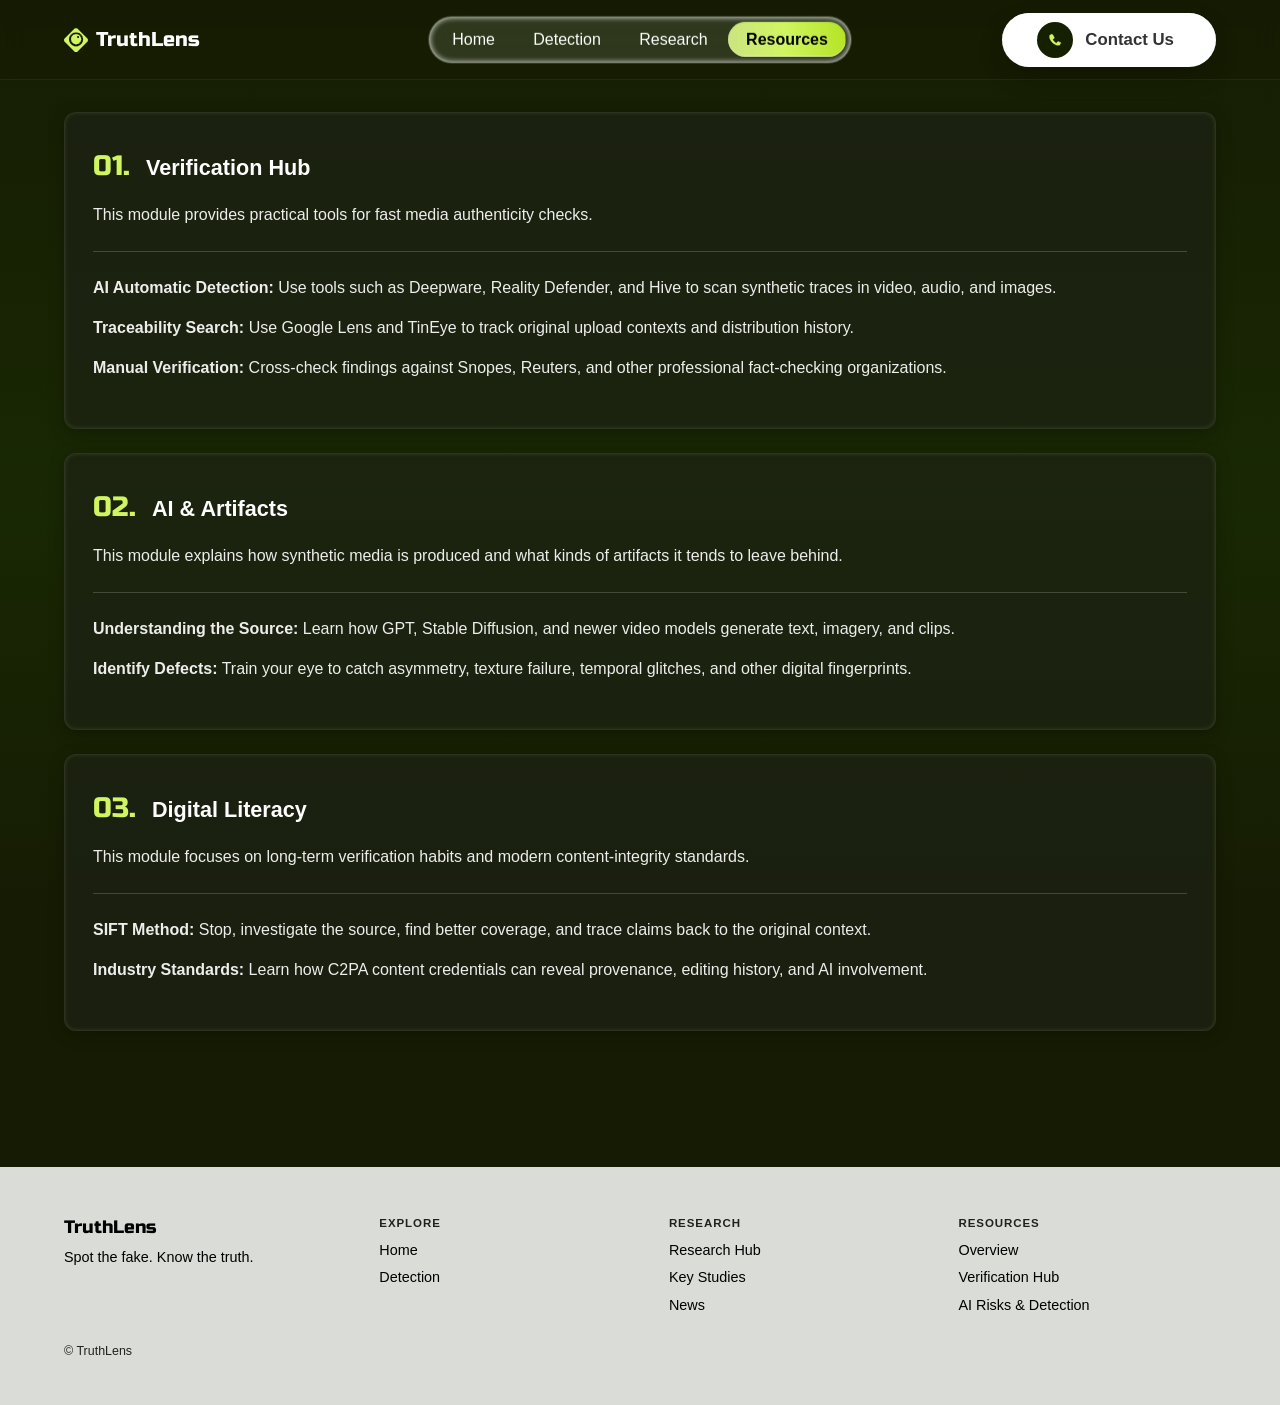
==== resources.html @ dc4f5277 "首次上传" ====
﻿<!DOCTYPE html>
<html lang="en">
  <head>
    <meta charset="utf-8" />
    <meta name="viewport" content="width=device-width, initial-scale=1" />
    <title>Resources - TruthLens</title>
    <link rel="stylesheet" href="css/main.css" />
  </head>
  <body>
    <header class="tl-header">
      <div class="tl-header__inner wrap">
        <a class="tl-brand" href="index.html">
          <img
            src="assets/figma/logo-mark.svg"
            width="24"
            height="24"
            alt=""
          />
          <span class="tl-brand__text">TruthLens</span>
        </a>
        <button
          type="button"
          class="tl-nav-toggle"
          aria-expanded="false"
          aria-controls="tl-nav"
        >
          Menu
        </button>
        <nav id="tl-nav" class="tl-nav" aria-label="Primary">
          <div class="tl-nav__track">
            <a class="tl-nav__item" href="index.html">Home</a>
            <a class="tl-nav__item" href="detection.html">Detection</a>
            <div class="tl-nav__drop">
              <a class="tl-nav__item" href="research.html">Research</a>
              <div class="tl-nav__drop-panel tl-nav__drop-panel--soft tl-nav__drop-panel--research" role="menu">
                <a href="research-key-studies.html" role="menuitem">Key Studies</a>
                <a href="research-news.html" role="menuitem">News</a>
              </div>
            </div>
            <div class="tl-nav__drop">
              <a class="tl-nav__item is-active tl-nav__item--resources" href="resources.html"
                >Resources</a
              >
              <div class="tl-nav__drop-panel tl-nav__drop-panel--soft tl-nav__drop-panel--resources" role="menu">
                <a href="resources-verification-hub.html" role="menuitem">Verification Hub</a>
                <a href="resources-ai-risks.html" role="menuitem">AI Risks &amp; Detection</a>
              </div>
            </div>
          </div>
          <a
            class="tl-contact"
            href="mailto:hello@truthlens.example"
          >
            <img
              src="assets/figma/phone-icon.svg"
              alt=""
              width="18"
              height="18"
            />
            <span>Contact Us</span>
          </a>
        </nav>
      </div>
    </header>

    <main class="tl-section tl-section--tight-top">
      <div class="wrap">
        <article class="tl-module">
          <div class="tl-module__head">
            <span class="tl-module__num">01.</span>
            <h1>Verification Hub</h1>
          </div>
          <p>
            This module provides practical tools for fast media authenticity
            checks.
          </p>
          <hr class="tl-module__rule" />
          <p>
            <strong>AI Automatic Detection:</strong> Use tools such as Deepware,
            Reality Defender, and Hive to scan synthetic traces in video, audio,
            and images.
          </p>
          <p>
            <strong>Traceability Search:</strong> Use Google Lens and TinEye to
            track original upload contexts and distribution history.
          </p>
          <p>
            <strong>Manual Verification:</strong> Cross-check findings against
            Snopes, Reuters, and other professional fact-checking organizations.
          </p>
        </article>

        <article class="tl-module">
          <div class="tl-module__head">
            <span class="tl-module__num">02.</span>
            <h2>AI &amp; Artifacts</h2>
          </div>
          <p>
            This module explains how synthetic media is produced and what kinds of
            artifacts it tends to leave behind.
          </p>
          <hr class="tl-module__rule" />
          <p>
            <strong>Understanding the Source:</strong> Learn how GPT, Stable
            Diffusion, and newer video models generate text, imagery, and clips.
          </p>
          <p>
            <strong>Identify Defects:</strong> Train your eye to catch asymmetry,
            texture failure, temporal glitches, and other digital fingerprints.
          </p>
        </article>

        <article class="tl-module">
          <div class="tl-module__head">
            <span class="tl-module__num">03.</span>
            <h2>Digital Literacy</h2>
          </div>
          <p>
            This module focuses on long-term verification habits and modern
            content-integrity standards.
          </p>
          <hr class="tl-module__rule" />
          <p>
            <strong>SIFT Method:</strong> Stop, investigate the source, find
            better coverage, and trace claims back to the original context.
          </p>
          <p>
            <strong>Industry Standards:</strong> Learn how C2PA content
            credentials can reveal provenance, editing history, and AI
            involvement.
          </p>
        </article>
      </div>
    </main>

    <footer class="tl-footer">
      <div class="wrap">
        <div class="tl-footer__grid">
          <div>
            <div class="tl-footer__brand">TruthLens</div>
            <p style="margin: 0; max-width: 280px">
              Spot the fake. Know the truth.
            </p>
          </div>
          <div>
            <h4>Explore</h4>
            <ul>
              <li><a href="index.html">Home</a></li>
              <li><a href="detection.html">Detection</a></li>
            </ul>
          </div>
          <div>
            <h4>Research</h4>
            <ul>
              <li><a href="research.html">Research Hub</a></li>
              <li><a href="research-key-studies.html">Key Studies</a></li>
              <li><a href="research-news.html">News</a></li>
            </ul>
          </div>
          <div>
            <h4>Resources</h4>
            <ul>
              <li><a href="resources.html">Overview</a></li>
              <li><a href="resources-verification-hub.html">Verification Hub</a></li>
              <li><a href="resources-ai-risks.html">AI Risks &amp; Detection</a></li>
            </ul>
          </div>
        </div>
        <p class="tl-footer__legal">&copy; TruthLens</p>
      </div>
    </footer>
    <script src="js/nav.js"></script>
  </body>
</html>
---- css/main.css ----
/* TruthLens — visual system from Figma (ai_website)
 * 布局模式：固定画板 1440×设计稿（非流式响应式）。
 * 视口 <1440px 时整页横向滚动，栅格与排版保持与 Figma 一致。 */
@import url("https://fonts.googleapis.com/css2?family=Russo+One&display=swap");

:root {
  --c-bg-top: #161c03;
  --c-bg-bottom: #192804;
  --c-bg-mid: #242e04;
  --c-lime: #d0f561;
  --c-lime-grad: linear-gradient(90deg, #cce482 0%, #d0f561 48.9%, #b5e425 100%);
  --c-nav-pill: rgba(148, 169, 138, 0.2);
  --c-text: #ffffff;
  --c-text-soft: rgba(255, 255, 255, 0.92);
  --c-contact-text: #333333;
  --c-card-glass: rgba(157, 163, 146, 0.3);
  --c-row-dark: rgba(15, 24, 15, 0.8);
  --c-pill-inner: rgba(255, 255, 255, 0.06);
  --c-accent-title: #d0f561;
  --footer-bg: #daddd7;
  --footer-text: #000000;
  --radius-pill: 32px;
  --radius-btn: 20px;
  --radius-card: 12px;
  --radius-cap: 80px;
  /* 与 Figma Frame 一致 */
  --canvas: 1440px;
  --gutter: 120px;
  --header-h: 80px;
  --font-body: Helvetica, "Helvetica Neue", Arial, sans-serif;
  --font-display: "Russo One", Helvetica, sans-serif;
  --shadow-nav-inset: inset 0 0 6px rgba(255, 255, 255, 1);
  --shadow-tab-inset:
    inset 0 -1px 1px rgba(243, 255, 231, 0.57),
    inset 0 1px 1px rgba(80, 131, 19, 0.15);
  --shadow-card-impact:
    0 4px 4.8px rgba(0, 0, 0, 0.82),
    inset 0 -1px 4px rgba(246, 255, 220, 0.8),
    inset 0 3px 1.6px rgba(71, 111, 2, 0.6);
  --grad-card: linear-gradient(131deg,
      rgba(208, 245, 97, 0.4) 3.2%,
      rgba(176, 208, 79, 0.4) 42.3%,
      rgba(138, 164, 57, 0.4) 98.3%);
  --grad-page: linear-gradient(180deg, #161c03 0%, #192804 55%, #161c03 100%);
}

*,
*::before,
*::after {
  box-sizing: border-box;
}

html {
  scroll-behavior: smooth;
}

body {
  margin: 0;
  font-family: var(--font-body);
  color: var(--c-text);
  background: var(--c-bg-top);
  background-image: var(--grad-page);
  background-attachment: fixed;
  line-height: 1.5;
  font-size: 16px;
  min-width: var(--canvas);
  overflow-x: auto;
}

img {
  max-width: 100%;
  height: auto;
  display: block;
}

a {
  color: inherit;
  text-decoration: none;
}

.wrap {
  width: var(--canvas);
  max-width: none;
  margin-inline: auto;
  padding-inline: var(--gutter);
  box-sizing: border-box;
}

.tl-visually-hidden {
  position: absolute;
  width: 1px;
  height: 1px;
  padding: 0;
  margin: -1px;
  overflow: hidden;
  clip: rect(0, 0, 0, 0);
  white-space: nowrap;
  border: 0;
}

.tl-artboard-body {
  background: #161c03;
  background-image: none;
}

.tl-artboard-page {
  position: relative;
  width: var(--canvas);
  margin: 0 auto;
}

.tl-artboard-page>img {
  width: var(--canvas);
  max-width: none;
}

.tl-artboard-link {
  position: absolute;
  z-index: 2;
  display: block;
  border-radius: 999px;
}

.tl-artboard-link:focus-visible {
  outline: 3px solid var(--c-lime);
  outline-offset: 2px;
}

.tl-artboard-link--brand {
  left: 96px;
  top: 14px;
  width: 204px;
  height: 52px;
  border-radius: 16px;
}

.tl-artboard-link--home {
  left: 332px;
  top: 17px;
  width: 120px;
  height: 40px;
}

.tl-artboard-link--detection {
  left: 486px;
  top: 17px;
  width: 150px;
  height: 40px;
}

.tl-artboard-link--research {
  left: 684px;
  top: 17px;
  width: 152px;
  height: 40px;
}

.tl-artboard-link--resources {
  left: 846px;
  top: 17px;
  width: 182px;
  height: 40px;
}

.tl-artboard-link--contact {
  left: 1152px;
  top: 15px;
  width: 169px;
  height: 52px;
}

/* —— Display / body text —— */
.tl-display {
  font-family: var(--font-display);
  font-weight: 400;
  letter-spacing: 0.02em;
}

.tl-h1 {
  font-family: var(--font-display);
  font-size: 48px;
  line-height: 48px;
  margin: 0 0 1rem;
  text-align: center;
}

.tl-h2 {
  font-family: var(--font-display);
  font-size: 40px;
  line-height: 1.1;
  margin: 0 0 1.25rem;
}

.tl-lead {
  font-size: 1.125rem;
  line-height: 1.55;
  color: var(--c-text-soft);
  max-width: 720px;
  margin: 0 auto;
  text-align: center;
}

.tl-body {
  font-size: 1.125rem;
  line-height: 1.55;
  color: var(--c-text-soft);
}

/* —— Header —— */
.tl-header {
  position: sticky;
  top: 0;
  z-index: 200;
  height: var(--header-h);
  display: flex;
  align-items: center;
  background: rgba(22, 28, 3, 0.55);
  backdrop-filter: blur(12px);
  border-bottom: 1px solid rgba(255, 255, 255, 0.06);
}

.tl-header__inner {
  display: flex;
  align-items: center;
  justify-content: space-between;
  gap: 1rem;
  width: 100%;
  position: relative;
}

.tl-brand {
  display: inline-flex;
  align-items: center;
  gap: 0.5rem;
  flex-shrink: 0;
}

.tl-brand img {
  width: 24px;
  height: 24px;
  max-width: none;
  flex-shrink: 0;
  object-fit: contain;
}

.tl-brand__text {
  font-family: var(--font-display);
  font-size: 1.25rem;
  color: #fff;
}

.tl-nav-toggle {
  display: none;
  border: 1px solid rgba(255, 255, 255, 0.2);
  background: rgba(255, 255, 255, 0.08);
  color: #fff;
  border-radius: 10px;
  padding: 0.45rem 0.75rem;
  font: inherit;
  cursor: pointer;
}

.tl-nav.open {
  left: 0;
}

.tl-nav {
  display: flex;
  align-items: center;
  gap: 1rem;
  flex: 1;
  justify-content: flex-end;
  position: static;
  min-height: 48px;
}

.tl-header .tl-nav .tl-nav__track {
  position: absolute;
  top: 50%;
  left: 50%;
  transform: translate(-50%, -50%);
}

.tl-nav__track {
  display: flex;
  align-items: center;
  gap: 0.2rem;
  padding: 0.35rem;
  border-radius: var(--radius-pill);
  background: var(--c-nav-pill);
  backdrop-filter: blur(20px);
  box-shadow: var(--shadow-nav-inset);
  border: 1px solid rgba(255, 255, 255, 0.08);
}

.tl-nav__item {
  position: relative;
  display: inline-flex;
  align-items: center;
  justify-content: center;
  min-height: 32px;
  padding: 0.35rem 1.1rem;
  border-radius: var(--radius-btn);
  font-size: 1rem;
  color: #fff;
  font-weight: 400;
  border: none;
  background: transparent;
  cursor: pointer;
  font-family: var(--font-body);
}

a.tl-nav__item:hover {
  background: rgba(255, 255, 255, 0.06);
}

.tl-nav__item.is-active {
  background: var(--c-lime-grad);
  color: #000;
  font-weight: 700;
  box-shadow: var(--shadow-tab-inset);
}

/* Resources tab uses image in Figma when active */
.tl-nav__item.is-active.tl-nav__item--resources {
  background-color: transparent;
  color: #000;
  font-weight: 700;
  background-size: cover;
  background-position: center;
  background-repeat: no-repeat;
}

.tl-nav__drop {
  position: relative;
}

.tl-nav__drop-panel {
  position: absolute;
  top: calc(100% + 12px);
  left: 50%;
  transform: translateX(-50%);
  min-width: 200px;
  padding: 0.65rem 0.75rem;
  border-radius: 12px;
  background: rgba(22, 28, 3, 0.92);
  border: 1px solid rgba(255, 255, 255, 0.12);
  box-shadow: 0 16px 40px rgba(0, 0, 0, 0.45);
  opacity: 0;
  visibility: hidden;
  transition: opacity 0.15s ease, visibility 0.15s;
}

.tl-nav__drop-panel--soft {
  top: calc(100% + 10px);
  padding: 0.4rem 0.9rem 0.55rem;
  border-radius: 6px;
  background: #a9af9d;
  border: 1px solid #3d4b27;
  box-shadow:
    0 1px 0 rgba(255, 255, 255, 0.25) inset,
    0 6px 18px rgba(0, 0, 0, 0.35);
}

.tl-nav__drop-panel--soft::before {
  content: "";
  position: absolute;
  top: -8px;
  left: 50%;
  width: 16px;
  height: 16px;
  background: #a9af9d;
  border-left: 1px solid #3d4b27;
  border-top: 1px solid #3d4b27;
  transform: translateX(-50%) rotate(45deg);
}

.tl-nav__drop-panel--research {
  min-width: 166px;
}

.tl-nav__drop-panel--resources {
  min-width: 206px;
}

.tl-nav__drop-panel.tl-nav__drop-panel--soft a {
  position: relative;
  padding: 0.35rem 0;
  border-radius: 0;
  font-size: 0.95rem;
  line-height: 1.25;
  text-align: center;
  color: #fff;
  font-weight: 600;
  white-space: nowrap;
}

.tl-nav__drop-panel.tl-nav__drop-panel--soft a+a {
  margin-top: 0.2rem;
  padding-top: 0.5rem;
}

.tl-nav__drop-panel.tl-nav__drop-panel--soft a+a::before {
  content: "";
  position: absolute;
  top: 0;
  left: 0;
  right: 0;
  height: 1px;
  background: rgba(143, 191, 126, 0.7);
}

.tl-nav__drop-panel.tl-nav__drop-panel--soft a.is-current {
  color: var(--c-lime);
  font-weight: 700;
}

.tl-nav__drop-panel.tl-nav__drop-panel--soft a:hover {
  background: transparent;
  color: var(--c-lime);
}

.tl-nav__drop:hover .tl-nav__drop-panel,
.tl-nav__drop:focus-within .tl-nav__drop-panel {
  opacity: 1;
  visibility: visible;
}

.tl-nav__drop-panel a {
  display: block;
  padding: 0.45rem 0.5rem;
  border-radius: 8px;
  font-size: 0.9rem;
  color: var(--c-text-soft);
}

.tl-nav__drop-panel a:hover {
  background: rgba(208, 245, 97, 0.12);
  color: #fff;
}

.tl-nav__drop-panel small {
  display: block;
  font-size: 0.72rem;
  opacity: 0.75;
  margin-top: 0.15rem;
}

.tl-contact {
  display: inline-flex;
  align-items: center;
  justify-content: center;
  gap: 0.8rem;
  height: 54px;
  min-width: 214px;
  margin-left: 0.5rem;
  padding: 0 1.15rem 0 0.68rem;
  background-size: contain;
  background-repeat: no-repeat;
  background-position: center;
  background-color: #fff;
  border-radius: 999px;
  box-shadow:
    inset 0 1px 0 rgba(255, 255, 255, 0.75),
    0 10px 24px rgba(0, 0, 0, 0.18);
  font-weight: 700;
  font-size: 1.05rem;
  color: var(--c-contact-text);
  flex-shrink: 0;
}

.tl-contact img {
  width: 16px;
  height: 16px;
  padding: 10px;
  max-width: none;
  flex-shrink: 0;
  object-fit: contain;
  display: block;
  box-sizing: content-box;
  background: #142000;
  border-radius: 999px;
}

/* —— Hero —— */
.tl-hero {
  position: relative;
  min-height: 800px;
  display: flex;
  align-items: center;
  justify-content: center;
  text-align: center;
  overflow: hidden;
}

.tl-hero__media {
  position: absolute;
  inset: 0;
}

.tl-hero__media img {
  width: 100%;
  height: 100%;
  object-fit: cover;
  opacity: 0.8;
}

.tl-hero__shade {
  position: absolute;
  inset: 0;
  background: linear-gradient(180deg,
      rgba(22, 28, 3, 0.2) 0%,
      rgba(22, 28, 3, 0.5) 50.7%,
      #161c03 100%);
}

.tl-hero__content {
  position: relative;
  z-index: 1;
  padding: 2rem 1rem 4rem;
  max-width: 900px;
}

/* —— Sections —— */
.tl-section {
  padding: 80px 0;
  position: relative;
}

.tl-section--tight-top {
  padding-top: 2rem;
}

/* —— Where grid —— */
.tl-where-grid {
  display: grid;
  grid-template-columns: repeat(2, 1fr);
  gap: 1.25rem;
}

.tl-tile {
  position: relative;
  border-radius: var(--radius-card);
  min-height: 300px;
  padding: 1.75rem;
  display: flex;
  flex-direction: column;
  justify-content: flex-end;
  /* 设计稿遮罩拉伸时，用实色垫底避免露白或变形难看 */
  background-color: #252d14;
  background-size: cover;
  background-position: center;
  background-repeat: no-repeat;
  overflow: hidden;
  border: 1px solid rgba(0, 0, 0, 0.35);
  box-shadow: inset 0 0 6px rgba(255, 255, 255, 0.15);
}

.tl-tile--where-alt {
  background-color: #1e2612;
}

.tl-tile__icon {
  position: absolute;
  top: 1.25rem;
  left: 1.25rem;
  width: 80px;
  height: 80px;
  flex-shrink: 0;
  border-radius: 50%;
  overflow: hidden;
  display: flex;
  align-items: center;
  justify-content: center;
  background: radial-gradient(circle at 35% 30%,
      rgba(240, 244, 230, 0.95) 0%,
      rgba(200, 210, 175, 0.55) 45%,
      rgba(160, 175, 130, 0.45) 100%);
  box-shadow:
    inset 0 1px 2px rgba(255, 255, 255, 0.45),
    0 2px 8px rgba(0, 0, 0, 0.35);
  border: 1px solid rgba(0, 0, 0, 0.2);
}

/* 避免全局 max-width:100% + 强制宽高把图标拉扁；保持比例居中 */
.tl-tile__icon {
  position: absolute;
  top: 1.25rem;
  left: 1.25rem;
  width: 80px;
  height: 80px;
  flex-shrink: 0;
  border-radius: 50%;
  display: flex;
  align-items: center;
  justify-content: center;
  background: radial-gradient(circle at 35% 30%,
      rgba(240, 244, 230, 0.95) 0%,
      rgba(200, 210, 175, 0.55) 45%,
      rgba(160, 175, 130, 0.45) 100%);
  box-shadow:
    inset 0 1px 2px rgba(255, 255, 255, 0.45),
    0 2px 8px rgba(0, 0, 0, 0.35);
  border: 1px solid rgba(0, 0, 0, 0.2);
}

.tl-tile__title {
  align-self: flex-start;
  font-weight: 700;
  font-size: 1.35rem;
  margin: 0 0 0.5rem;
}

.tl-tile__copy {
  display: flex;
  flex-direction: column;
  align-items: flex-start;
  width: 100%;
  max-width: 32rem;
  margin-top: auto;
}

.tl-tile p {
  margin: 0;
  align-self: flex-start;
  text-align: left;
  max-width: 32rem;
  font-size: 1.125rem;
  line-height: 1.5;
  color: var(--c-text-soft);
}

/* —— Detection band —— */
.tl-detect-band {
  position: relative;
  padding: 64px 0;
  overflow: hidden;
}

.tl-detect-band__bg {
  position: absolute;
  inset: 0;
}

.tl-detect-band__bg img {
  width: 100%;
  height: 100%;
  object-fit: cover;
  opacity: 0.4;
}

.tl-detect-band__overlay {
  position: absolute;
  inset: 0;
  background: linear-gradient(180deg,
      #161d04 0%,
      rgba(52, 52, 52, 0) 50.8%,
      #161d03 100%);
}

.tl-detect-band__inner {
  position: relative;
  z-index: 1;
}

.tl-detect-row {
  display: grid;
  grid-template-columns: auto 1fr;
  align-items: center;
  gap: 1rem 1.5rem;
  margin-bottom: 1rem;
  padding: 0.85rem 1.25rem;
  border-radius: 60px;
  background: var(--c-row-dark);
  backdrop-filter: blur(4px);
  box-shadow:
    inset 0 -2px 2px rgba(148, 184, 64, 0.3),
    inset 0 2px 2px rgba(255, 255, 255, 0.3);
}

.tl-detect-row__tag {
  display: inline-flex;
  align-items: center;
  justify-content: center;
  padding: 0.55rem 1.25rem;
  border-radius: 39px;
  border: 1px solid #000;
  background: var(--c-pill-inner);
  box-shadow: var(--shadow-nav-inset);
  font-size: 1.125rem;
  white-space: nowrap;
  color: #fff;
}

.tl-detect-row__tag.is-accent {
  background: var(--c-lime-grad);
  color: #000;
  font-weight: 600;
  border-color: transparent;
  box-shadow: var(--shadow-tab-inset);
}

.tl-detect-row p {
  margin: 0;
  font-size: 1.125rem;
  color: var(--c-text-soft);
}

/* —— AI Models split —— */
.tl-split {
  display: grid;
  grid-template-columns: 1fr 480px;
  gap: 2rem;
  align-items: center;
}

.tl-split__visual img {
  width: 100%;
  border-radius: 22px;
  box-shadow: 0 12px 40px rgba(0, 0, 0, 0.4);
}

.tl-btn-lime {
  display: inline-flex;
  align-items: center;
  gap: 0.4rem;
  margin-top: 1.5rem;
  padding: 0.65rem 1.35rem;
  border-radius: var(--radius-cap);
  background: var(--c-lime-grad);
  color: #333;
  font-weight: 700;
  font-size: 0.875rem;
  box-shadow:
    inset 0 -1px 2px rgba(239, 255, 217, 0.8),
    inset 0 2px 2px rgba(125, 179, 8, 0.44);
  border: none;
  cursor: pointer;
  font-family: var(--font-body);
}

.tl-btn-lime:hover {
  filter: brightness(1.05);
}

.tl-btn-lime--home-cta {
  gap: 0.65rem;
  margin-top: 2rem;
  padding: 0.65rem 0.75rem 0.65rem 1.45rem;
  font-size: 0.95rem;
}

.tl-btn-lime__arrow {
  display: inline-flex;
  align-items: center;
  justify-content: center;
  width: 24px;
  height: 24px;
  border-radius: 999px;
  background: #050707;
  color: #fff;
  font-size: 0.8rem;
  line-height: 1;
}

/* —— Impact bento —— */
.tl-impact-head {
  text-align: center;
  max-width: 720px;
  margin: 0 auto 2.5rem;
}

.tl-bento {
  width: 1090px;
  margin: 0 auto;
  display: grid;
  grid-template-columns: 490px 580px;
  /* 固定两列 */
  gap: 22px 24px;
  align-items: start;
}

.tl-bento__card {
  padding: 44px 54px;
  border-radius: 10px;
}

.tl-bento__card--lime {
  background-image: var(--grad-card);
}

.tl-bento__card--soft {
  background: rgba(218, 225, 214, 0.36);
}

.tl-bento__card--dark {
  background: rgba(30, 35, 22, 0.85);
  border: 1px solid rgba(255, 255, 255, 0.06);
}

.tl-bento__card h3 {
  margin: 0 0 0.75rem;
  font-size: 1.35rem;
  font-weight: 700;
}

.tl-bento__card p {
  margin: 0;
  font-size: 1.05rem;
  line-height: 1.55;
  color: var(--c-text-soft);
}

.tl-stat-big {
  font-family: var(--font-display);
  font-size: 2.5rem;
  margin: 0.5rem 0;
}

.tl-highlight {
  font-family: var(--font-display);
  color: var(--c-lime);
  font-size: 2rem;
}

.tl-bars {
  margin-top: 1rem;
  max-width: 260px;
}

.tl-bars img {
  width: 100%;
  height: auto;
}

.tl-source-note {
  margin-top: 0.75rem;
  font-size: 0.875rem;
  opacity: 0.85;
}

.tl-bento__card--span2 {
  grid-column: span 1;
}

.tl-bento__tall {
  grid-row: span 2;
}

/* —— Research hub hero —— */
.tl-hub {
  position: relative;
  isolation: isolate;
  min-height: 1080px;
  display: flex;
  flex-direction: column;
  align-items: center;
  justify-content: center;
  text-align: center;
  padding: 96px var(--gutter) 64px;
  overflow: hidden;
}

.tl-hub__bg {
  position: absolute;
  inset: 0;
}

.tl-hub__bg img {
  width: 100%;
  height: 100%;
  object-fit: cover;
}

.tl-hub__grad {
  position: absolute;
  inset: 0;
  background: linear-gradient(127.2deg,
      rgba(21, 27, 2, 0.8) 2.5%,
      rgba(22, 28, 3, 0.8) 81.2%);
}

.tl-hub__veil {
  position: absolute;
  inset: 0;
  backdrop-filter: blur(4px);
  background: rgba(14, 25, 2, 0.1);
}

.tl-hub__content {
  position: relative;
  z-index: 2;
  display: flex;
  flex-direction: column;
  align-items: center;
  max-width: 980px;
  margin: 0 auto;
  text-align: center;
}

.tl-hub__content .tl-lead {
  max-width: 640px;
}

.tl-hub-search {
  display: flex;
  align-items: center;
  margin-top: 2rem;
  width: min(880px, 100%);
  max-width: 100%;
  padding: 0.4rem;
  border-radius: 100px;
  background: var(--c-nav-pill);
  backdrop-filter: blur(20px);
  box-shadow: var(--shadow-nav-inset);
  border: 1px solid rgba(255, 255, 255, 0.12);
}

.tl-hub-search input {
  flex: 1;
  border: none;
  background: transparent;
  color: #fff;
  font: inherit;
  padding: 0.75rem 1.25rem;
  min-width: 0;
}

.tl-hub-search input::placeholder {
  color: rgba(255, 255, 255, 0.45);
}

.tl-hub-search input:focus {
  outline: none;
}

.tl-hub-search button {
  border: none;
  border-radius: 40px;
  padding: 0.55rem 1.5rem;
  background: var(--c-lime-grad);
  font-weight: 700;
  font-size: 1.25rem;
  color: #000;
  cursor: pointer;
  box-shadow: var(--shadow-tab-inset);
  font-family: var(--font-body);
}

/* 子导航：三角形 + 长方形（与稿中「气泡接矩形」一致，避免位图拉伸） */
.tl-subpanel {
  display: none;
  flex-direction: column;
  align-items: center;
  width: 176px;
  z-index: 5;
  filter: drop-shadow(0 10px 24px rgba(0, 0, 0, 0.4));
}

.tl-subpanel--floating {
  position: absolute;
  top: 1rem;
  right: var(--gutter);
}

.tl-subpanel--static {
  position: static;
  margin: 0 auto 2rem;
  filter: drop-shadow(0 6px 16px rgba(0, 0, 0, 0.35));
}

.tl-subpanel__caret {
  width: 0;
  height: 0;
  border-left: 13px solid transparent;
  border-right: 13px solid transparent;
  border-bottom: 15px solid rgba(18, 24, 8, 0.98);
  z-index: 2;
}

.tl-subpanel__box {
  width: 100%;
  margin-top: -2px;
  background: rgba(18, 24, 8, 0.98);
  border: 1px solid rgba(255, 255, 255, 0.16);
  border-radius: 2px 2px 14px 14px;
  padding: 0.45rem 0.6rem 0.65rem;
  box-shadow: inset 0 1px 0 rgba(255, 255, 255, 0.07);
}

.tl-subpanel__link {
  display: block;
  font-size: 0.875rem;
  padding: 0.28rem 0.2rem;
  color: rgba(255, 255, 255, 0.95);
  text-align: center;
  font-weight: 400;
}

.tl-subpanel__link:hover {
  color: var(--c-lime);
}

.tl-subpanel__link.is-active {
  color: var(--c-lime);
  font-weight: 700;
}

.tl-subpanel__rule {
  height: 1px;
  margin: 0.3rem 0.15rem;
  background: rgba(255, 255, 255, 0.2);
}

/* —— Resources page hero —— */
.tl-rhero {
  position: relative;
  isolation: isolate;
  min-height: 800px;
  padding: calc(var(--header-h) + 48px) 0 48px;
  overflow: hidden;
}

.tl-rhero__bg {
  position: absolute;
  inset: 0;
  background: linear-gradient(118deg, rgb(80, 95, 29) 0.66%, #161c03 97.7%);
}

.tl-rhero__shot {
  position: absolute;
  right: 16px;
  top: 118px;
  width: 786px;
  height: auto;
  opacity: 1;
  pointer-events: none;
}

.tl-rhero__shot img {
  width: 100%;
  height: auto;
  display: block;
}

.tl-rhero__shot--risks {
  overflow: visible;
  border-radius: 0;
}

.tl-rhero__shot--risks img {
  width: 100%;
  max-width: none;
  margin-left: 0;
}

.tl-rhero .wrap {
  position: relative;
  z-index: 1;
}

/* Resource cards */
.tl-rcard {
  border-radius: var(--radius-card);
  padding: 1.25rem 1.5rem;
  margin-bottom: 1rem;
  background: var(--c-card-glass);
  box-shadow:
    2px 2px 4px rgba(47, 60, 35, 0.3),
    inset 0 0 4px rgba(203, 255, 119, 0.3);
}

.tl-rcard h3 {
  margin: 0 0 0.5rem;
  font-size: 1.35rem;
}

.tl-rcard p {
  margin: 0;
  font-size: 1.125rem;
  color: var(--c-text-soft);
}

.tl-tool-pill {
  display: inline-flex;
  flex-wrap: wrap;
  align-items: baseline;
  gap: 0.5rem 1rem;
  padding: 0.65rem 1.25rem;
  border-radius: 39px;
  border: 1px solid #000;
  background: var(--c-pill-inner);
  box-shadow: var(--shadow-nav-inset);
  margin-bottom: 1rem;
}

.tl-tool-pill .tl-tag {
  font-family: var(--font-display);
  color: var(--c-lime);
  font-size: 32px;
}

.tl-tool-grid {
  display: grid;
  gap: 2rem;
  align-items: start;
  grid-template-columns: 1fr 1fr;
}

.tl-tool-grid--flip .tl-tool-grid__text {
  order: 2;
}

.tl-tool-grid--flip .tl-tool-grid__media {
  order: 1;
}

.tl-tool-grid__media img {
  width: 100%;
  max-width: 500px;
  margin-inline: auto;
  border-radius: 12px;
  object-fit: cover;
}

.tl-fact-grid {
  display: grid;
  gap: 1.5rem;
  grid-template-columns: repeat(2, 1fr);
}

.tl-fact {
  display: grid;
  grid-template-columns: auto 1fr;
  gap: 1rem;
  align-items: start;
}

.tl-fact img {
  width: 120px;
  height: auto;
  border-radius: 8px;
}

.tl-fact h4 {
  margin: 0 0 0.35rem;
  color: var(--c-accent-title);
  font-size: 1.35rem;
}

/* Study cards */
.tl-study-grid {
  display: grid;
  gap: 1.25rem;
  grid-template-columns: repeat(auto-fill, minmax(300px, 1fr));
}

.tl-study-grid--feature {
  grid-template-columns: repeat(2, minmax(0, 1fr));
  gap: 2rem 1.75rem;
}

.tl-study {
  display: flex;
  flex-direction: column;
  min-height: 470px;
  background: rgba(66, 76, 47, 0.88);
  border: 1px solid rgba(255, 255, 255, 0.08);
  border-radius: 24px;
  padding: 2rem 2.45rem 2rem;
  box-shadow:
    2px 2px 4px rgba(47, 60, 35, 0.3),
    inset 0 0 4px rgba(203, 255, 119, 0.12);
}

.tl-study h3 {
  margin: 0 0 1.25rem;
  font-size: 1.15rem;
  line-height: 1.35;
}

.tl-study .meta {
  font-size: 0.95rem;
  opacity: 0.85;
  margin-bottom: 1.1rem;
}

.tl-study p {
  margin: 0;
  font-size: 0.92rem;
  color: var(--c-text-soft);
  line-height: 1.55;
}

.tl-study .tl-btn-lime {
  margin-top: auto;
  align-self: flex-start;
}

/* News */
.tl-cat {
  margin-bottom: 3.25rem;
}

.tl-cat__bar {
  display: inline-flex;
  flex-wrap: wrap;
  gap: 0.75rem;
  align-items: center;
  width: fit-content;
  min-width: 760px;
  max-width: 100%;
  padding: 1rem 2.25rem;
  border-radius: 30px;
  background: rgba(208, 245, 97, 0.14);
  border: 1px solid rgba(208, 245, 97, 0.28);
  box-shadow: var(--shadow-nav-inset);
  margin-bottom: 1.5rem;
  font-size: 1.05rem;
}

.tl-cat__bar strong {
  color: var(--c-lime);
  font-family: var(--font-display);
  font-size: 1.5rem;
  line-height: 1;
}

.tl-news-item {
  max-width: 1140px;
  padding: 1.85rem 0 2rem;
  border-bottom: 1px solid rgba(208, 245, 97, 0.5);
}

.tl-news-item h4 {
  margin: 0 0 1rem;
  font-size: 1.15rem;
  line-height: 1.35;
}

.tl-news-item h4 a {
  color: var(--c-lime);
  text-decoration: none;
  border-bottom: 1px dashed rgba(208, 245, 97, 0.45);
  transition: color 0.15s ease, border-color 0.15s ease;
}

.tl-news-item h4 a::after {
  content: " \2197";
  font-size: 0.9em;
  opacity: 0.85;
}

.tl-news-item h4 a:hover,
.tl-news-item h4 a:focus-visible {
  color: #eaffb0;
  border-bottom-color: #eaffb0;
  outline: none;
}

.tl-news-item h4 a:focus-visible {
  border-bottom-style: solid;
}

.tl-news-item__hint {
  display: block;
  margin-top: 0.35rem;
  font-size: 0.8rem;
  font-weight: 400;
  letter-spacing: 0.02em;
  color: rgba(208, 245, 97, 0.75);
}

.tl-news-item p {
  margin: 0;
  font-size: 1rem;
  color: var(--c-text-soft);
  line-height: 1.55;
  max-width: 1120px;
}

/* Detection inner numbered blocks */
.tl-module {
  border-radius: var(--radius-card);
  padding: 2rem 1.75rem;
  margin-bottom: 1.5rem;
  background: rgba(30, 35, 22, 0.65);
  border: 1px solid rgba(255, 255, 255, 0.08);
  box-shadow:
    inset 0 0 4px rgba(203, 255, 119, 0.12),
    0 4px 16px rgba(0, 0, 0, 0.25);
}

.tl-module__head {
  display: flex;
  gap: 1rem;
  align-items: baseline;
  margin-bottom: 1rem;
}

.tl-module__num {
  font-family: var(--font-display);
  font-size: 1.75rem;
  color: var(--c-lime);
}

.tl-module h2 {
  margin: 0;
  font-size: 1.35rem;
}

.tl-module h1 {
  margin: 0;
  font-size: 1.35rem;
}

.tl-module__rule {
  border: 0;
  height: 1px;
  margin: 1.5rem 0;
  background: rgba(255, 255, 255, 0.18);
}

.tl-module p,
.tl-module li {
  color: var(--c-text-soft);
}

/* —— Footer —— */
.tl-footer {
  background: var(--footer-bg);
  color: var(--footer-text);
  font-family: var(--font-body);
  padding: 48px 0 32px;
  margin-top: 2rem;
  font-size: 0.9rem;
}

.tl-footer a {
  color: var(--footer-text);
}

.tl-footer a:hover {
  text-decoration: underline;
}

.tl-footer__grid {
  display: grid;
  gap: 2rem;
  grid-template-columns: 1.1fr repeat(3, 1fr);
}

.tl-footer__brand {
  font-family: var(--font-display);
  font-size: 1.1rem;
  margin-bottom: 0.35rem;
}

.tl-footer h4 {
  margin: 0 0 0.5rem;
  font-size: 0.72rem;
  text-transform: uppercase;
  letter-spacing: 0.08em;
  opacity: 0.85;
}

.tl-footer ul {
  list-style: none;
  margin: 0;
  padding: 0;
}

.tl-footer li {
  margin-bottom: 0.35rem;
}

.tl-footnotes {
  margin-top: 2rem;
  padding-top: 1.25rem;
  border-top: 1px solid rgba(0, 0, 0, 0.12);
  font-size: 0.8rem;
  line-height: 1.45;
}

.tl-footnotes ol {
  margin: 0.5rem 0 0;
  padding-left: 1.2rem;
}

.tl-footer__legal {
  margin-top: 1.25rem;
  font-size: 0.78rem;
  opacity: 0.85;
}

/* Desktop fidelity refinements from figma-original */
.tl-where-grid {
  gap: 2.35rem;
}

.tl-tile {
  min-height: 342px;
  padding: 2rem 2.25rem 2rem;
  border-radius: 22px;
  border: 1px solid rgba(226, 239, 190, 0.18);
  box-shadow:
    0 10px 24px rgba(0, 0, 0, 0.36),
    inset 0 -2px 3px rgba(238, 246, 220, 0.42),
    inset 0 2px 2px rgba(255, 255, 255, 0.1);
}

.tl-tile__icon {
  position: absolute;
  top: 1.8rem;
  left: 1.85rem;
  width: 104px;
  height: 104px;
  display: block;
  object-fit: contain;
  background: none;
  border: 0;
  border-radius: 0;
  box-shadow: none;
}

.tl-tile__copy {
  width: min(100%, 34rem);
  margin-top: auto;
  margin-left: 0;
  text-align: left;
}

.tl-tile__title {
  align-self: flex-start;
  margin: 0 0 1rem;
  font-size: 2rem;
  line-height: 1.1;
  text-align: left;
}

.tl-tile p {
  align-self: flex-start;
  max-width: none;
  margin: 0;
  text-align: left;
  font-size: 1.05rem;
  line-height: 1.4;
}

.tl-detect-band {
  padding: 0;
  min-height: 900px;
  display: flex;
  align-items: center;
}

.tl-detect-band__overlay {
  background:
    linear-gradient(180deg, rgba(20, 29, 4, 0.92) 0%, rgba(20, 29, 4, 0.58) 35%, rgba(20, 29, 4, 0.9) 100%);
}

.tl-detect-band__inner {
  padding: 9rem 0 7rem;
}

.tl-detect-band .tl-lead {
  max-width: 920px;
  margin-bottom: 2.6rem;
  font-size: 1.05rem;
  line-height: 1.35;
}

.tl-detect-row {
  grid-template-columns: 320px 1fr;
  gap: 0 1.2rem;
  padding: 0.9rem 1.7rem;
  margin-bottom: 1.35rem;
  border-radius: 999px;
  background: rgba(8, 16, 10, 0.72);
  box-shadow:
    inset 0 0 0 1px rgba(137, 176, 79, 0.18),
    0 6px 20px rgba(0, 0, 0, 0.25);
}

.tl-detect-row__tag {
  padding: 0.85rem 1.55rem;
  font-size: 1rem;
  border-radius: 999px;
}

.tl-detect-row p {
  font-size: 1rem;
  line-height: 1.35;
}

.tl-home-models .tl-split {
  gap: 3.5rem;
  align-items: center;
}

.tl-home-models .tl-body {
  max-width: 640px;
  font-size: 1.05rem;
}

.tl-impact-head {
  max-width: 940px;
  margin-bottom: 3rem;
}

.tl-impact-head .tl-body {
  font-size: 1.05rem;
}

.tl-bento {
  width: 100%;
  max-width: 1090px;
  margin: 0 auto;
  display: grid;
  grid-template-columns: minmax(0, 490px) minmax(0, 580px);
  gap: 22px 24px;
  align-items: start;
}

.tl-bento__col {
  display: grid;
  gap: 22px;
  align-content: start;
}

.tl-bento__card {
  padding: 44px 54px;
  border-radius: 10px;
  min-width: 0;
  overflow: hidden;
  box-shadow:
    0 8px 18px rgba(0, 0, 0, 0.55),
    inset 0 -1px 4px rgba(246, 255, 220, 0.5),
    inset 0 2px 2px rgba(255, 255, 255, 0.16);
}

.tl-bento__card h3 {
  margin-bottom: 24px;
  font-size: 24px;
  line-height: 1.15;
  font-weight: 700;
}

.tl-bento__card p {
  font-size: 18px;
  line-height: 1.28;
}

.tl-bento__card--metric {
  min-height: 540px;
  display: flex;
  flex-direction: column;
}

.tl-impact-visual {
  margin-top: 120px;
  gap: 70px;
}

.tl-stat-big {
  font-size: 58px;
  font-weight: 800;
}

.tl-bento__card--metric h3,
.tl-bento__card--metric p {
  max-width: 390px;
  margin-inline: auto;
  margin-left: auto;
  margin-right: auto;
  text-align: center;
}

.tl-impact-visual {
  display: flex;
  align-items: flex-end;
  justify-content: center;
  gap: 70px;
  margin-top: auto;
  padding-top: 115px;
}

.tl-stat-big {
  font-family: var(--font-body);
  font-size: 58px;
  font-weight: 800;
  line-height: 0.95;
  letter-spacing: -0.04em;
}

.tl-bento__card--metric .tl-stat-big {
  min-width: 0;
  margin: 0;
  text-align: left;
  font-size: 58px;
  font-weight: 800;
}

.tl-bars {
  display: flex;
  align-items: flex-end;
  gap: 17px;
  height: 190px;
  max-width: none;
  margin: 0;
}

.tl-bars span {
  display: block;
  width: 19px;
  border-radius: 999px;
  background: linear-gradient(180deg, #eef7b3 0%, #7ae200 100%);
}

.tl-bars span:nth-child(1) {
  height: 76px;
  opacity: 0.62;
}

.tl-bars span:nth-child(2) {
  height: 92px;
  opacity: 0.7;
}

.tl-bars span:nth-child(3) {
  height: 110px;
  opacity: 0.78;
}

.tl-bars span:nth-child(4) {
  height: 128px;
  opacity: 0.84;
}

.tl-bars span:nth-child(5) {
  height: 146px;
  opacity: 0.9;
}

.tl-bars span:nth-child(6) {
  height: 164px;
  opacity: 0.95;
}

.tl-bars span:nth-child(7) {
  height: 182px;
  opacity: 1;
}

.tl-bento__card--assistant {
  min-height: 420px;
  text-align: left;
}

.tl-bento__card--assistant h3 {
  font-size: 24px;
  margin-bottom: 28px;
  text-align: left;
}

.tl-bento__card--assistant p {
  font-size: 24px;
  line-height: 1.12;
  text-align: left;
}

.tl-bento__card--assistant .tl-highlight {
  font-family: var(--font-body);
  color: var(--c-lime);
  font-size: 42px;
  font-weight: 800;
  line-height: 0.9;
  letter-spacing: -0.04em;
}

.tl-bento__card--consequence {
  min-height: 430px;
  text-align: left;
}

.tl-bento__card--consequence h3 {
  font-size: 25px;
  margin-bottom: 28px;
  text-align: left;
}

.tl-bento__card--consequence p {
  max-width: 400px;
  font-size: 23px;
  line-height: 1.16;
  text-align: left;
}

.tl-bento__card--why {
  min-height: 535px;
  padding: 52px 54px;
  display: flex;
  flex-direction: column;
  justify-content: center;
  text-align: center;
}

.tl-bento__card--why h3 {
  font-size: 25px;
  margin-bottom: 28px;
  text-align: center;
}

.tl-bento__card--why p {
  max-width: 420px;
  margin: 0 auto;
  font-size: 23px;
  line-height: 1.16;
  text-align: center;
}

.tl-page-intro {
  max-width: 1230px;
  margin: 0 0 4.5rem;
  font-size: 1.05rem;
  line-height: 1.42;
}

.tl-page-intro p {
  margin: 0 0 0.4rem;
}

.tl-module--detect {
  padding: 3.2rem 6rem 3.5rem;
  margin-bottom: 5rem;
  border-radius: 24px;
  background: rgba(117, 125, 92, 0.34);
  box-shadow:
    0 16px 28px rgba(0, 0, 0, 0.24),
    inset 0 -1px 4px rgba(239, 248, 215, 0.34);
}

.tl-module--detect .tl-module__head {
  gap: 0.9rem;
  align-items: flex-start;
  margin-bottom: 2.1rem;
}

.tl-module--detect .tl-module__num {
  font-size: 2rem;
  line-height: 1;
}

.tl-module--detect h2 {
  font-size: 2.05rem;
  line-height: 1.1;
  max-width: 60rem;
}

.tl-module__toggle {
  width: 100%;
  display: flex;
  align-items: center;
  justify-content: space-between;
  gap: 1rem;
  padding: 0;
  border: 0;
  background: transparent;
  color: inherit;
  font: inherit;
  text-align: left;
  cursor: pointer;
}

.tl-page-detection .tl-module__toggle {
  cursor: default;
  pointer-events: none;
}

.tl-page-detection .tl-module__chev {
  display: none;
}

.tl-module__title {
  display: inline-flex;
  align-items: center;
  min-height: 64px;
  padding: 0.7rem 1.3rem;
  border-radius: 999px;
  background: rgba(9, 16, 8, 0.7);
  box-shadow:
    inset 0 0 0 1px rgba(137, 176, 79, 0.22),
    0 4px 14px rgba(0, 0, 0, 0.18);
}

.tl-module__chev {
  width: 14px;
  height: 14px;
  border-right: 2px solid rgba(255, 255, 255, 0.8);
  border-bottom: 2px solid rgba(255, 255, 255, 0.8);
  transform: rotate(45deg);
  flex-shrink: 0;
  margin-right: 0.35rem;
}

.tl-module--detect p,
.tl-module--detect li {
  font-size: 1.05rem;
  line-height: 1.42;
}

.tl-module--detect ul {
  list-style: none;
  margin: 0;
  padding: 0;
}

.tl-module--detect li {
  position: relative;
  padding-left: 1.15rem;
  margin-bottom: 2.15rem;
}

.tl-module--detect li::before {
  content: "";
  position: absolute;
  left: 0;
  top: 0.7rem;
  width: 8px;
  height: 8px;
  border-radius: 50%;
  background: var(--c-lime);
}

.tl-module__limit {
  margin-top: 4rem;
}

.tl-note-link {
  color: var(--c-lime);
  font-weight: 700;
}

.tl-module__visual {
  margin: 2.8rem 0 2.2rem;
  text-align: center;
}

.tl-module__visual img {
  width: min(100%, 640px);
  margin: 0 auto;
  border-radius: 0;
  box-shadow: none;
}

.tl-module__quote {
  max-width: 64rem;
  margin: 0 auto 3.5rem;
  font-size: 1.05rem;
  line-height: 1.42;
}

.tl-rhero {
  min-height: 785px;
  padding: calc(var(--header-h) + 2.5rem) 0 0;
}

.tl-rhero__bg {
  background: linear-gradient(180deg, #161c03 0%, #172204 100%);
}

.tl-rhero__shot {
  right: 16px;
  top: 118px;
  width: 786px;
  opacity: 1;
}

.tl-rhero__body {
  max-width: 27rem;
  padding-top: 7.5rem;
}

.tl-rhero__body p {
  font-size: 1.05rem;
  line-height: 1.42;
}

.tl-tool-grid {
  grid-template-columns: 500px 1fr;
  gap: 3.4rem;
  margin-bottom: 4.8rem;
}

.tl-tool-grid--flip {
  grid-template-columns: 1fr 500px;
}

.tl-tool-grid--flip .tl-tool-grid__text {
  order: 1;
}

.tl-tool-grid--flip .tl-tool-grid__media {
  order: 2;
}

.tl-tool-grid__media img {
  max-width: 500px;
  border-radius: 14px;
}

.tl-tool-pill {
  min-height: 78px;
  padding: 1rem 2rem;
  margin-bottom: 2rem;
  border-radius: 999px;
}

.tl-tool-pill .tl-tag {
  font-size: 2rem;
}

.tl-tool-pill span:last-child {
  font-size: 1.35rem;
}

.tl-tool-grid__text p {
  font-size: 1.05rem;
  line-height: 1.42;
}

.tl-rcard--trace {
  min-height: 205px;
  padding: 2.4rem 3.5rem;
  display: flex;
  flex-direction: column;
  justify-content: center;
  margin-bottom: 2.4rem;
}

.tl-rcard--trace h3 {
  font-size: 1.95rem;
  margin-bottom: 1rem;
}

.tl-fact-grid {
  gap: 3rem 4.8rem;
}

.tl-fact img {
  width: 232px;
  border-radius: 0;
}

.tl-fact h4 {
  font-size: 1.25rem;
}

.tl-fact p {
  margin: 0;
  font-size: 1.05rem;
  line-height: 1.42;
}

.tl-risk-cards {
  display: grid;
  gap: 2.6rem;
}

.tl-rcard--risk {
  min-height: 238px;
  padding: 2.4rem 3.5rem;
  display: flex;
  flex-direction: column;
  justify-content: center;
}

.tl-rcard--risk h3 {
  font-size: 1.85rem;
  margin-bottom: 1.4rem;
}

.tl-rcard--risk p {
  font-size: 1.05rem;
  line-height: 1.42;
}

.tl-fingerprint {
  display: grid;
  grid-template-columns: 1fr 430px;
  gap: 4rem;
  align-items: start;
}

.tl-fingerprint__title {
  display: flex;
  align-items: center;
  gap: 1.1rem;
  margin: 0 0 2rem;
}

.tl-arrow-chip {
  display: inline-flex;
  align-items: center;
  justify-content: center;
  width: 2.75rem;
  height: 2.75rem;
  border-radius: 50%;
  background: var(--c-lime);
  color: #000;
  font-family: var(--font-display);
  font-size: 1.3rem;
  line-height: 1;
  text-decoration: none;
  transition: transform 0.15s ease, box-shadow 0.15s ease;
}

a.tl-arrow-chip:hover,
a.tl-arrow-chip:focus-visible {
  transform: translateY(-2px);
  box-shadow: 0 6px 14px rgba(208, 245, 97, 0.35);
  outline: none;
}

.tl-fingerprint__body p {
  margin: 0 0 2.1rem;
  font-size: 1.05rem;
  line-height: 1.42;
}

.tl-fingerprint__visual img {
  width: 100%;
  border-radius: 24px;
  box-shadow: 0 14px 28px rgba(0, 0, 0, 0.22);
}

.tl-literacy-grid {
  display: grid;
  grid-template-columns: repeat(2, minmax(0, 1fr));
  gap: 2.5rem;
}

.tl-rcard--literacy {
  min-height: 545px;
  padding: 3rem 3.6rem;
}

.tl-rcard--literacy h3 {
  font-size: 1.9rem;
  line-height: 1.2;
  margin-bottom: 1.8rem;
}

.tl-rcard--literacy p {
  font-size: 1.05rem;
  line-height: 1.42;
}

/* ============================================
   响应式适配 - 添加在 main.css 最末尾
   ============================================ */

/* 让内容在小于1440px时自适应收缩，而不是横向滚动 */
@media (max-width: 1440px) {
  :root {
    --gutter: clamp(20px, 5vw, 120px);
  }

  .wrap {
    width: 100%;
    max-width: 1440px;
    padding-inline: var(--gutter);
  }

  body {
    min-width: auto;
    overflow-x: hidden;
  }

  /* 让容器变成自适应宽度 */
  .tl-header__inner,
  .tl-hero__content,
  .tl-section .wrap {
    width: 100%;
  }
}

/* 平板设备 (768px - 1024px) */
@media (max-width: 1024px) {
  .tl-where-grid {
    grid-template-columns: repeat(2, 1fr);
    gap: 1rem;
  }

  .tl-split {
    grid-template-columns: 1fr;
    gap: 2rem;
  }

  .tl-bento {
    grid-template-columns: 1fr;
  }

  .tl-bento__tall {
    grid-row: auto;
  }

  .tl-tool-grid {
    grid-template-columns: 1fr;
  }

  .tl-tool-grid--flip .tl-tool-grid__text {
    order: 1;
  }

  .tl-fact-grid {
    grid-template-columns: repeat(2, 1fr);
  }

  .tl-footer__grid {
    grid-template-columns: repeat(2, 1fr);
    gap: 2rem;
  }

  .tl-subpanel--floating {
    position: static;
    margin: 0 auto 1rem;
  }

  .tl-hub {
    min-height: auto;
    padding: 60px 20px;
  }

  .tl-hub-search {
    width: 100%;
    max-width: 600px;
    margin-top: 1.5rem;
  }
}

/* 手机设备 (小于768px) */
@media (max-width: 768px) {
  .tl-h1 {
    font-size: clamp(2rem, 9vw, 2.6rem);
    line-height: 1.05;
  }

  .tl-h2 {
    font-size: 28px;
  }

  .tl-lead {
    font-size: 16px;
  }

  /* 移动端导航 */
  .tl-header {
    overflow: visible;
  }

  .tl-header__inner {
    gap: 0.75rem;
    justify-content: flex-start;
  }

  .tl-nav-toggle {
    display: inline-flex;
    align-items: center;
    justify-content: center;
    width: 44px;
    min-width: 44px;
    min-height: 44px;
    margin-left: auto;
    position: relative;
    z-index: 1101;
    font-size: 0;
  }

  .tl-nav-toggle::before {
    content: "≡";
    font-size: 1.35rem;
    line-height: 1;
  }

  .tl-nav {
    display: none;
    position: fixed;
    top: var(--header-h);
    right: calc(-1 * min(88vw, 320px) - 24px);
    left: auto;
    width: min(88vw, 320px);
    height: calc(100vh - var(--header-h));
    background: rgba(22, 28, 3, 0.98);
    backdrop-filter: blur(16px);
    flex-direction: column;
    align-items: stretch;
    padding: 1rem;
    transition: right 0.3s ease;
    z-index: 1000;
    gap: 1rem;
    flex: none;
  }

  body.tl-nav-open {
    overflow: hidden;
  }

  body.tl-nav-open::before {
    content: "";
    position: fixed;
    inset: var(--header-h) 0 0;
    background: rgba(0, 0, 0, 0.45);
    z-index: 999;
  }

  body.tl-nav-open .tl-nav {
    display: flex;
    right: 0;
  }

  .tl-nav .tl-nav__track {
    position: static;
    transform: none;
    flex-direction: column;
    width: 100%;
    background: transparent;
    padding: 0;
    gap: 0.5rem;
  }

  .tl-nav__item {
    width: 100%;
    justify-content: flex-start;
    padding: 0.8rem 1rem;
  }

  .tl-nav__drop-panel {
    position: static;
    opacity: 1;
    visibility: visible;
    transform: none;
    background: transparent;
    border: none;
    padding-left: 1rem;
    margin-top: 0.5rem;
    display: none;
  }

  .tl-nav__drop.active .tl-nav__drop-panel {
    display: block;
  }

  .tl-contact {
    margin-left: 0;
    justify-content: center;
    width: 100%;
    min-width: 0;
    margin-top: auto;
    padding: 0.8rem 1rem;
  }

  .tl-hero {
    min-height: calc(100svh - var(--header-h));
  }

  .tl-hero__content {
    width: min(100%, 22rem);
    max-width: 22rem;
    padding: 2rem 0 3rem;
  }

  /* 网格改为单列 */
  .tl-where-grid {
    grid-template-columns: 1fr;
  }

  .tl-tile {
    min-height: 260px;
  }

  .tl-tile__icon {
    width: 60px;
    height: 60px;
  }

  .tl-detect-row {
    grid-template-columns: 1fr;
    text-align: center;
    gap: 0.75rem;
  }

  .tl-detect-row__tag {
    white-space: normal;
    justify-content: center;
  }

  .tl-study-grid {
    grid-template-columns: 1fr;
  }

  .tl-fact-grid {
    grid-template-columns: 1fr;
  }

  .tl-fact {
    grid-template-columns: 60px 1fr;
  }

  .tl-fact img {
    width: 60px;
  }

  .tl-footer__grid {
    grid-template-columns: 1fr;
    text-align: center;
  }

  .tl-footer__brand {
    text-align: center;
  }

  .tl-module__head {
    flex-direction: column;
    gap: 0.25rem;
  }

  .tl-tool-pill .tl-tag {
    font-size: 24px;
  }

  .tl-hub {
    min-height: 760px;
    padding: 72px 20px 56px;
  }

  .tl-hub__content {
    width: min(100%, 22rem);
    max-width: 22rem;
  }

  .tl-hub-search {
    width: 100%;
    max-width: none;
    flex-direction: column;
    align-items: stretch;
    gap: 0.75rem;
    padding: 0.75rem;
    background: rgba(59, 71, 31, 0.52);
  }

  .tl-hub-search input {
    width: 100%;
    padding: 0.9rem 1rem;
    border-radius: 40px;
    background: rgba(255, 255, 255, 0.08);
  }

  .tl-hub-search button {
    width: 100%;
    font-size: 1.05rem;
    padding: 0.85rem 1rem;
  }

  .tl-rhero {
    min-height: auto;
    padding: calc(var(--header-h) + 32px) 0 40px;
  }

  .tl-rhero__shot {
    position: relative;
    right: auto;
    top: auto;
    width: min(100%, 30rem);
    margin: 2rem auto 0;
    opacity: 0.22;
  }

  .tl-rhero .wrap {
    display: grid;
    gap: 2rem;
  }
}

/* 小屏手机 (小于480px) */
@media (max-width: 480px) {

  .tl-h1,
  .tl-h2 {
    text-wrap: balance;
  }

  .tl-hero__content,
  .tl-hub__content {
    width: min(100%, 19rem);
    max-width: 19rem;
  }

  .tl-tile p {
    font-size: 0.9rem;
  }

  .tl-btn-lime {
    padding: 0.5rem 1rem;
    font-size: 0.8rem;
  }

  .tl-hub-search {
    flex-direction: column;
    background: transparent;
    gap: 0.75rem;
  }

  .tl-hub-search input {
    background: rgba(255, 255, 255, 0.1);
    border-radius: 40px;
  }

  .tl-hub-search button {
    width: 100%;
  }
}

/* Interaction and fidelity pass */
.tl-tile--olive {
  background-image: linear-gradient(180deg, #7c9335 0%, #73892f 100%);
}

.tl-tile--slate {
  background-image: linear-gradient(180deg, #59604d 0%, #4f5544 100%);
}

.tl-card-link,
.tl-actionable,
[data-href],
[data-focus-target] {
  cursor: pointer;
  transition:
    transform 0.2s ease,
    box-shadow 0.2s ease,
    border-color 0.2s ease,
    background-color 0.2s ease,
    filter 0.2s ease;
}

.tl-card-link:hover,
.tl-card-link:focus-visible,
.tl-actionable:hover,
.tl-actionable:focus-visible,
[data-href]:hover,
[data-href]:focus-visible,
[data-focus-target]:hover,
[data-focus-target]:focus-visible {
  transform: translateY(-6px);
  box-shadow:
    0 18px 36px rgba(0, 0, 0, 0.28),
    inset 0 -2px 4px rgba(239, 248, 215, 0.34);
}

.tl-card-link:focus-visible,
.tl-actionable:focus-visible,
[data-href]:focus-visible,
[data-focus-target]:focus-visible {
  outline: 2px solid var(--c-lime);
  outline-offset: 4px;
}

.tl-detect-row {
  text-decoration: none;
}

.tl-split__visual[data-href] {
  border-radius: 22px;
  overflow: hidden;
}

.tl-bento__card[data-href],
.tl-rcard--risk[data-href],
.tl-rcard--risk[data-focus-target],
.tl-tool-grid[data-href] {
  cursor: pointer;
}

.tl-module[data-accordion] {
  transition:
    transform 0.22s ease,
    box-shadow 0.22s ease,
    background-color 0.22s ease;
}

.tl-module[data-accordion]:hover {
  transform: translateY(-4px);
}

.tl-module__toggle {
  width: 100%;
  display: flex;
  align-items: flex-start;
  justify-content: space-between;
  gap: 1.5rem;
  padding: 0;
  margin: 0 0 2.1rem;
  border: 0;
  background: transparent;
  color: inherit;
  text-align: left;
  font: inherit;
  cursor: pointer;
}

.tl-module__toggle .tl-module__head {
  margin: 0;
  flex: 1;
}

.tl-module__title {
  display: block;
  font-family: var(--font-display);
  font-size: 2.05rem;
  line-height: 1.1;
  max-width: 60rem;
}

.tl-module__chev {
  position: relative;
  width: 2.6rem;
  height: 2.6rem;
  border-radius: 50%;
  flex-shrink: 0;
  margin-top: 0.1rem;
  border: 1px solid rgba(208, 245, 97, 0.32);
  background: rgba(12, 19, 8, 0.4);
  box-shadow: inset 0 0 0 1px rgba(255, 255, 255, 0.04);
}

.tl-module__chev::before,
.tl-module__chev::after {
  content: "";
  position: absolute;
  left: 50%;
  top: 50%;
  width: 0.9rem;
  height: 2px;
  border-radius: 999px;
  background: var(--c-lime);
  transform: translate(-50%, -50%);
  transition: transform 0.18s ease, opacity 0.18s ease;
}

.tl-module__chev::after {
  transform: translate(-50%, -50%) rotate(90deg);
}

.tl-module.is-collapsed .tl-module__chev::after {
  opacity: 1;
}

.tl-module:not(.is-collapsed) .tl-module__chev::after {
  opacity: 0;
}

.tl-module.is-collapsed {
  padding-bottom: 2.6rem;
}

.tl-module__body[hidden] {
  display: none;
}

.tl-tool-poster {
  display: flex;
  flex-direction: column;
  justify-content: space-between;
  min-height: 505px;
  padding: 1.9rem 2.25rem 2.1rem;
  border-radius: 10px;
  background: #f5f4f5;
  color: #252a34;
  box-shadow:
    0 18px 30px rgba(0, 0, 0, 0.22),
    inset 0 0 0 1px rgba(70, 54, 54, 0.08);
}

.tl-tool-poster__eyebrow {
  display: block;
  font-size: 3.2rem;
  line-height: 0.96;
  font-weight: 700;
  letter-spacing: -0.04em;
  color: #333846;
}

.tl-tool-poster__title {
  display: block;
  margin-top: 0.25rem;
  font-size: 3.25rem;
  line-height: 0.96;
  font-weight: 700;
  letter-spacing: -0.04em;
  color: #ca1f63;
}

.tl-tool-poster__copy {
  display: block;
  margin-top: 1.9rem;
  font-size: 1.05rem;
  line-height: 1.6;
  color: #3c3f46;
}

.tl-tool-poster__cta {
  display: inline-flex;
  align-items: center;
  justify-content: center;
  align-self: flex-start;
  min-width: 178px;
  margin-top: 2.15rem;
  padding: 1rem 1.35rem;
  border-radius: 6px;
  background: #cf275f;
  color: #ffffff;
  font-weight: 700;
  font-size: 0.95rem;
  letter-spacing: 0.01em;
}

.tl-fact {
  padding: 0.5rem;
  border-radius: 20px;
}

.tl-fingerprint__list {
  display: grid;
  gap: 1.65rem;
}

.tl-fingerprint__item {
  position: relative;
  display: block;
  width: 100%;
  padding: 0;
  border: 0;
  background: transparent;
  color: var(--c-text-soft);
  text-align: left;
  font: inherit;
  font-size: 1.05rem;
  line-height: 1.42;
  cursor: pointer;
  transition: color 0.18s ease, transform 0.18s ease;
}

.tl-fingerprint__item::before {
  content: "";
  position: absolute;
  left: -1.25rem;
  top: 0.15rem;
  bottom: 0.15rem;
  width: 4px;
  border-radius: 999px;
  background: transparent;
  transition: background-color 0.18s ease, box-shadow 0.18s ease;
}

.tl-fingerprint__item strong {
  color: #ffffff;
}

.tl-fingerprint__item:hover,
.tl-fingerprint__item:focus-visible,
.tl-fingerprint__item.is-active {
  color: #ffffff;
  transform: translateX(4px);
}

.tl-fingerprint__item:hover::before,
.tl-fingerprint__item:focus-visible::before,
.tl-fingerprint__item.is-active::before {
  background: var(--c-lime);
  box-shadow: 0 0 16px rgba(208, 245, 97, 0.2);
}

.tl-fingerprint__item--link {
  text-decoration: none;
}

.tl-fingerprint[data-active="visual"] .tl-fingerprint__visual img {
  filter: saturate(1);
  transform: translateY(0) rotate(0deg);
}

.tl-fingerprint[data-active="temporal"] .tl-fingerprint__visual img {
  filter: saturate(0.82) blur(0.6px);
  transform: translateY(8px) rotate(-1.2deg);
}

.tl-fingerprint__visual img {
  transition: filter 0.22s ease, transform 0.22s ease;
}

.tl-rcard--literacy {
  text-decoration: none;
}

.is-spotlit {
  animation: tl-spotlight 1.3s ease;
}

@keyframes tl-spotlight {
  0% {
    box-shadow:
      0 0 0 0 rgba(208, 245, 97, 0),
      inset 0 -1px 4px rgba(239, 248, 215, 0.28);
  }

  32% {
    box-shadow:
      0 0 0 4px rgba(208, 245, 97, 0.16),
      0 16px 32px rgba(0, 0, 0, 0.24),
      inset 0 -1px 4px rgba(239, 248, 215, 0.36);
  }

  100% {
    box-shadow:
      0 0 0 0 rgba(208, 245, 97, 0),
      inset 0 -1px 4px rgba(239, 248, 215, 0.28);
  }
}
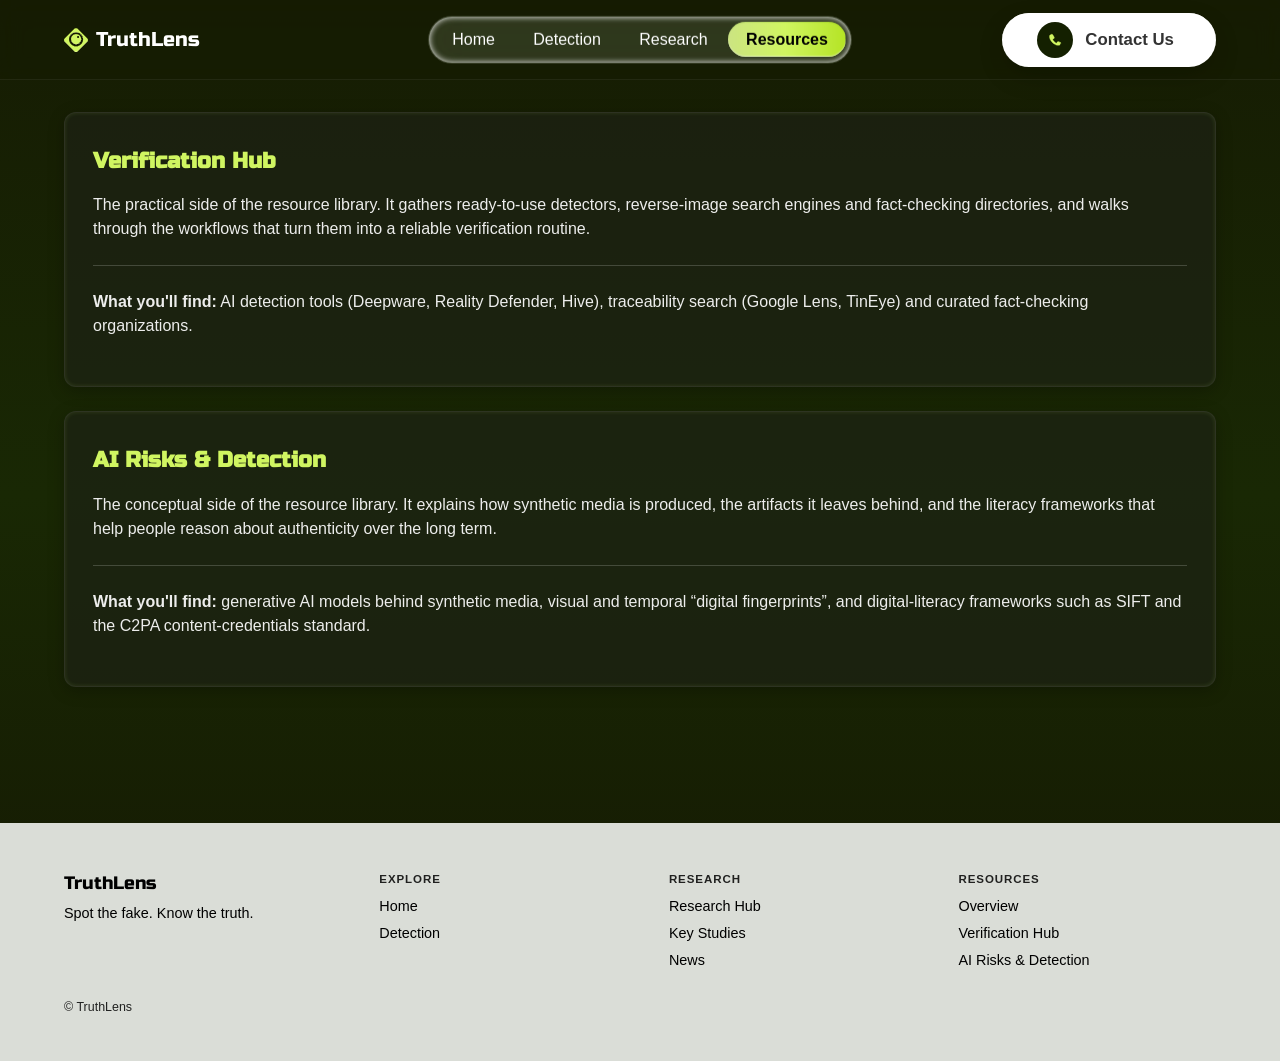
==== commit a9bcd63b: "Update resources.html" ====
--- a/resources.html
+++ b/resources.html
@@ -67,67 +67,38 @@
       <div class="wrap">
         <article class="tl-module">
           <div class="tl-module__head">
-            <span class="tl-module__num">01.</span>
-            <h1>Verification Hub</h1>
+            <h2 class="tl-module__num">Verification Hub</h2>
           </div>
           <p>
-            This module provides practical tools for fast media authenticity
-            checks.
+            The practical side of the resource library. It gathers
+            ready-to-use detectors, reverse-image search engines and
+            fact-checking directories, and walks through the workflows that
+            turn them into a reliable verification routine.
           </p>
           <hr class="tl-module__rule" />
           <p>
-            <strong>AI Automatic Detection:</strong> Use tools such as Deepware,
-            Reality Defender, and Hive to scan synthetic traces in video, audio,
-            and images.
-          </p>
-          <p>
-            <strong>Traceability Search:</strong> Use Google Lens and TinEye to
-            track original upload contexts and distribution history.
-          </p>
-          <p>
-            <strong>Manual Verification:</strong> Cross-check findings against
-            Snopes, Reuters, and other professional fact-checking organizations.
+            <strong>What you'll find:</strong> AI detection tools (Deepware,
+            Reality Defender, Hive), traceability search (Google Lens, TinEye)
+            and curated fact-checking organizations.
           </p>
         </article>
 
         <article class="tl-module">
           <div class="tl-module__head">
-            <span class="tl-module__num">02.</span>
-            <h2>AI &amp; Artifacts</h2>
+            <h2 class="tl-module__num">AI Risks &amp; Detection</h2>
           </div>
           <p>
-            This module explains how synthetic media is produced and what kinds of
-            artifacts it tends to leave behind.
+            The conceptual side of the resource library. It explains how
+            synthetic media is produced, the artifacts it leaves behind, and
+            the literacy frameworks that help people reason about authenticity
+            over the long term.
           </p>
           <hr class="tl-module__rule" />
           <p>
-            <strong>Understanding the Source:</strong> Learn how GPT, Stable
-            Diffusion, and newer video models generate text, imagery, and clips.
-          </p>
-          <p>
-            <strong>Identify Defects:</strong> Train your eye to catch asymmetry,
-            texture failure, temporal glitches, and other digital fingerprints.
-          </p>
-        </article>
-
-        <article class="tl-module">
-          <div class="tl-module__head">
-            <span class="tl-module__num">03.</span>
-            <h2>Digital Literacy</h2>
-          </div>
-          <p>
-            This module focuses on long-term verification habits and modern
-            content-integrity standards.
-          </p>
-          <hr class="tl-module__rule" />
-          <p>
-            <strong>SIFT Method:</strong> Stop, investigate the source, find
-            better coverage, and trace claims back to the original context.
-          </p>
-          <p>
-            <strong>Industry Standards:</strong> Learn how C2PA content
-            credentials can reveal provenance, editing history, and AI
-            involvement.
+            <strong>What you'll find:</strong> generative AI models behind
+            synthetic media, visual and temporal &ldquo;digital
+            fingerprints&rdquo;, and digital-literacy frameworks such as SIFT
+            and the C2PA content-credentials standard.
           </p>
         </article>
       </div>
